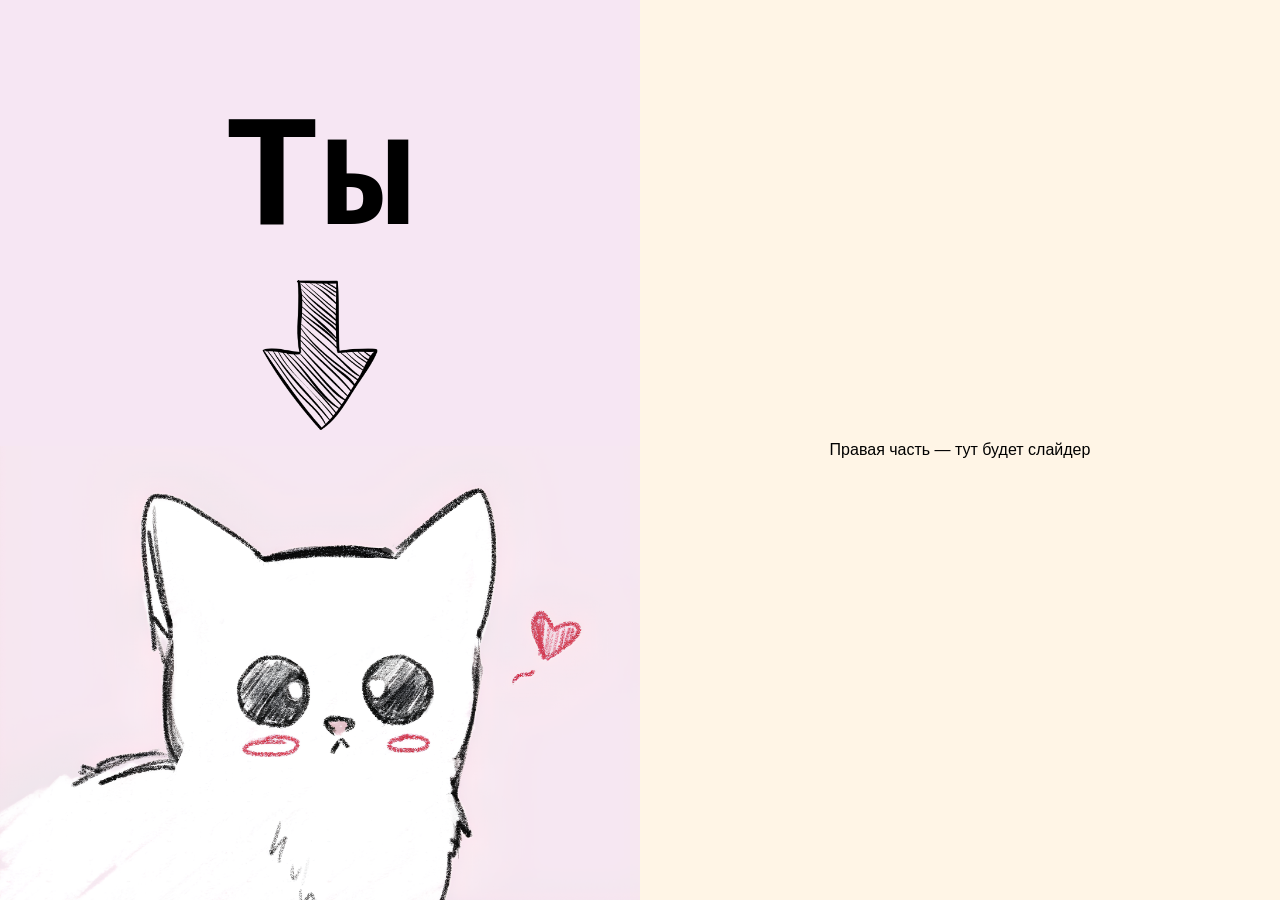
==== index.html @ aa3bc658 "Add initial HTML, CSS, JS files and images for Meow Counter project" ====
<!DOCTYPE html>
<html lang="ru">
<head>
    <meta charset="UTF-8">
    <meta name="viewport" content="width=device-width, initial-scale=1.0">
    <title>Meow counter</title>
    <link rel="stylesheet" href="css/style.css">
</head>
<body>

    <div class="page">
        <div class="left-side">
            <div class="arrow-pointer">
                <p>Ты</p>
                <img src="images/arrow2.png" alt="Стрелка">
            </div>
            <img class="cat-image" src="images/open_cat.png" alt="Котик">
        </div>

        <div class="right-side">
            <p>Правая часть — тут будет слайдер</p>
        </div>
    </div>

    <script src="js/main.js"></script>
</body>
</html>
---- css/style.css ----
* {
    margin: 0;
    padding: 0;
    box-sizing: border-box;
}

html, body {
    height: 100%;
    font-family: 'Segoe UI', Tahoma, Geneva, Verdana, sans-serif;
}

/* ===== Container for the entire screen ===== */
.page {
    display: flex;
    height: 100vh;
}

/* ===== Left side ===== */
.left-side {
    width: 50%;
    display: flex;
    flex-direction: column;
    justify-content: flex-end;
    align-items: flex-start;
    gap: 16px;
    padding: 20px 20px 0 0;
    background-color: #f6e6f3;
}

.arrow-pointer {
    flex: 1;
    min-height: 0;
    width: calc(100% - 20px);
    margin-left: 20px;
    display: flex;
    flex-direction: column;
    justify-content: flex-end;
    align-items: center;
}

.arrow-pointer p {
    font-size: 10rem;
    font-weight: 700;
    font-family: 'Courier New', Courier, monospace;
    margin: 0 0 8px;
}

.arrow-pointer img {
    width: 25%;
    height: auto;
    display: block;
}

.cat-image {
    align-self: flex-start;
    width: auto;
    max-width: 105%;
    height: auto;
    object-fit: contain;
}

/* ===== Right side ===== */
.right-side {
    width: 50%;
    display: flex;
    flex-direction: column;
    align-items: center;
    justify-content: center;
    background-color: #fff5e6;
}
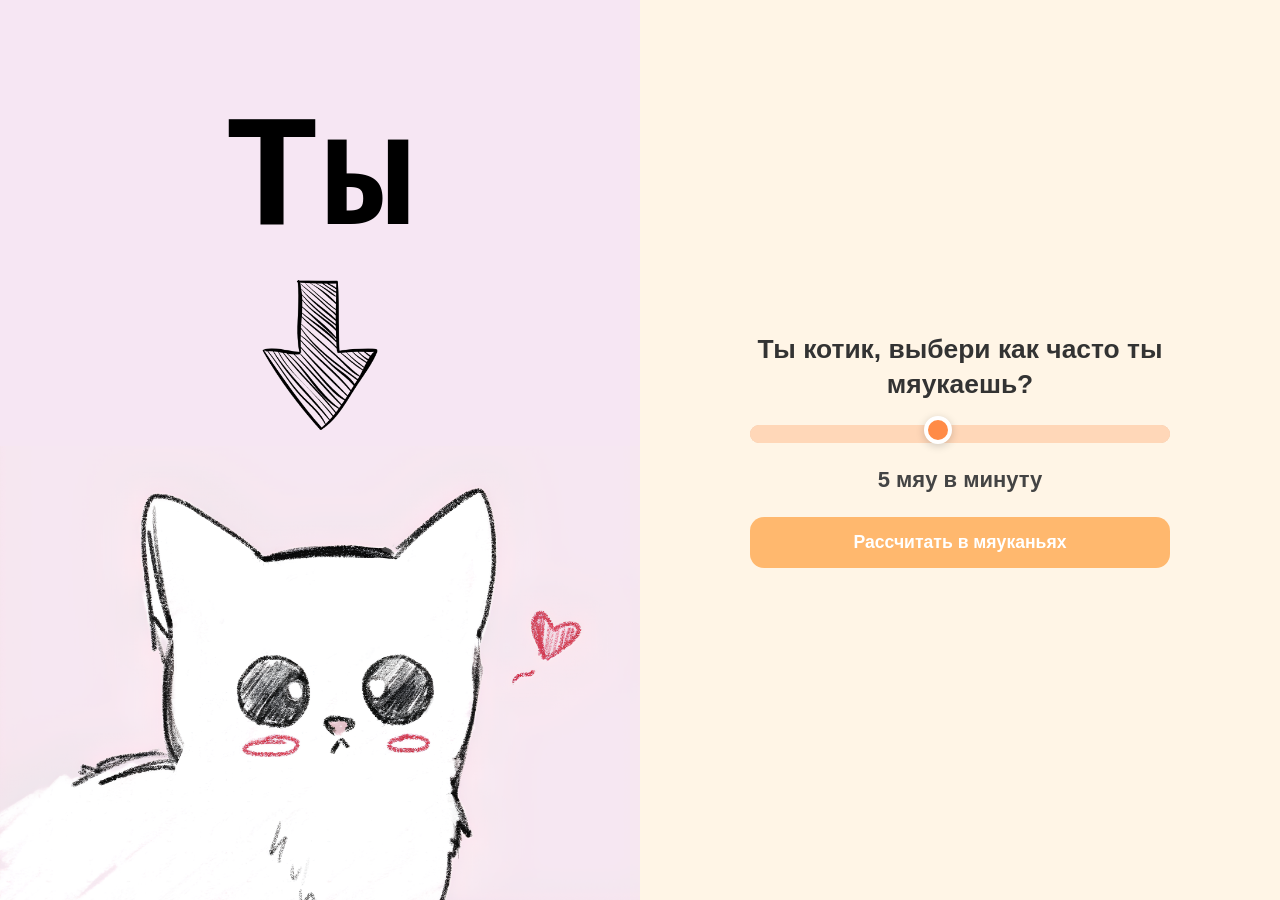
==== commit 4cd3d655: "Implement Meow Counter functionality with slider and result display" ====
--- a/index.html
+++ b/index.html
@@ -18,7 +18,12 @@
         </div>
 
         <div class="right-side">
-            <p>Правая часть — тут будет слайдер</p>
+            <div class="slider-panel">
+                <h1 class="slider-title">Ты котик, выбери как часто ты мяукаешь?</h1>
+                <input id="meow-slider" class="meow-slider" type="range" min="1" max="10" value="5">
+                <div class="meow-value">5 мяу в минуту</div>
+                <button id="calculate-button" class="calculate-button" type="button">Рассчитать в мяуканьях</button>
+            </div>
         </div>
     </div>
 
--- a/css/style.css
+++ b/css/style.css
@@ -7,6 +7,47 @@
 html, body {
     height: 100%;
     font-family: 'Segoe UI', Tahoma, Geneva, Verdana, sans-serif;
+}
+
+body.result-page {
+    min-height: 100vh;
+    background-color: #fff5e6;
+}
+
+.result-content {
+    min-height: 100vh;
+    display: flex;
+    align-items: center;
+    justify-content: center;
+    padding: 40px;
+}
+
+.result-card {
+    width: 100%;
+    max-width: 520px;
+    background: rgba(255, 255, 255, 0.72);
+    border-radius: 24px;
+    padding: 36px;
+    box-shadow: 0 20px 40px rgba(0, 0, 0, 0.08);
+    text-align: center;
+}
+
+.result-card h1 {
+    font-size: 2rem;
+    margin-bottom: 20px;
+    color: #333;
+}
+
+.result-card p {
+    font-size: 1.25rem;
+    margin-bottom: 28px;
+    color: #444;
+}
+
+.result-card .result-value {
+    font-size: 2rem;
+    font-weight: 700;
+    color: #2b2b2b;
 }
 
 /* ===== Container for the entire screen ===== */
@@ -67,4 +108,87 @@
     align-items: center;
     justify-content: center;
     background-color: #fff5e6;
-}+}
+
+.slider-panel {
+    width: 80%;
+    max-width: 420px;
+    display: flex;
+    flex-direction: column;
+    align-items: stretch;
+    gap: 24px;
+}
+
+.slider-title {
+    font-size: 1.65rem;
+    line-height: 1.3;
+    text-align: center;
+    color: #333;
+}
+
+.meow-slider {
+    width: 100%;
+    height: 1.1rem;
+    -webkit-appearance: none;
+    background: #ffd7b8;
+    border-radius: 999px;
+    outline: none;
+    box-shadow: inset 0 0 0 1px rgba(0, 0, 0, 0.08);
+}
+
+.meow-slider::-webkit-slider-thumb {
+    -webkit-appearance: none;
+    width: 28px;
+    height: 28px;
+    border-radius: 50%;
+    background: #ff8b47;
+    border: 4px solid #fff;
+    box-shadow: 0 2px 8px rgba(0, 0, 0, 0.18);
+    cursor: pointer;
+    margin-top: -9px;
+}
+
+.meow-slider::-moz-range-thumb {
+    width: 28px;
+    height: 28px;
+    border-radius: 50%;
+    background: #ff8b47;
+    border: 4px solid #fff;
+    box-shadow: 0 2px 8px rgba(0, 0, 0, 0.18);
+    cursor: pointer;
+}
+
+.meow-slider::-webkit-slider-runnable-track {
+    height: 1.1rem;
+    border-radius: 999px;
+    background: #ffd7b8;
+}
+
+.meow-slider::-moz-range-track {
+    height: 1.1rem;
+    border-radius: 999px;
+    background: #ffd7b8;
+}
+
+.meow-value {
+    font-size: 1.375rem;
+    font-weight: 700;
+    color: #444;
+    text-align: center;
+}
+
+.calculate-button {
+    padding: 15px 22px;
+    border: none;
+    border-radius: 14px;
+    background-color: #ffb86e;
+    color: #fff;
+    font-size: 1.1rem;
+    font-weight: 700;
+    cursor: pointer;
+    transition: background-color 0.2s ease;
+}
+
+.calculate-button:hover {
+    background-color: #f79f4a;
+}
